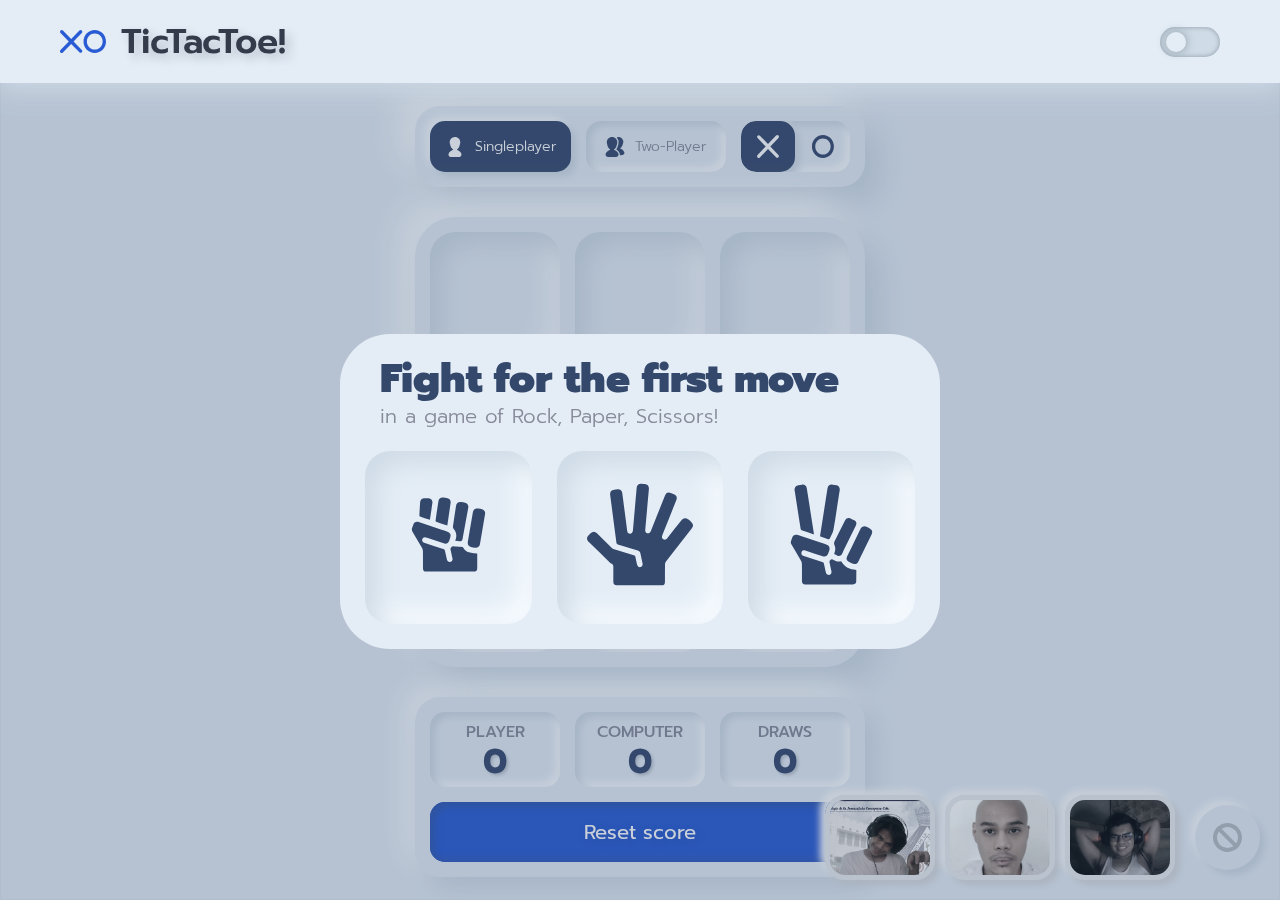
==== index.html @ ac2922fb "Update and rename prj2-tic-tac-toe.html to index.html" ====
<!DOCTYPE html>
<html>
  <head>
    <title>Tic Tac Toe</title>
    <link rel="preconnect" href="https://fonts.googleapis.com">
    <link rel="preconnect" href="https://fonts.gstatic.com" crossorigin>
    <link href="https://fonts.googleapis.com/css2?family=Prompt:wght@300;400;500;600;700;800;900&display=swap" rel="stylesheet">

    <link rel="stylesheet" href="styles/prj2-tic-tac-toe.css">
    <link rel="stylesheet" href="styles/prj2-tic-tac-toe-rps.css">
    <link rel="stylesheet" href="styles/prj2-tic-tac-toe-bgs.css">

    <meta name="viewport" content="width=device-width, initial-scale=1.0">
    <link rel="icon" href="images/website-icon.svg">
  </head>
  <body>
    <div class="background-container">
    </div>
    <div class="container">
        <div class="rps-container"></div>
        <div class="gamemode-area">
          <div class="gamemode singleplayer">
            <img class="gamemode-icon singleplayer-icon" src="images/singleplayer.svg">Singleplayer</div>
          <div class="gamemode twoplayer">
            <img class="gamemode-icon twoplayer-icon" src="images/twoplayer.svg">Two-Player</div>
          <div class="symbol-buttons">
            <button class="symbol-button cross-button"><img class="symbol cross" src="images/cross.svg"></button>
            <button class="symbol-button circle-button"><img class="symbol circle" src="images/circle.svg"></button>
          </div>
        </div>
        <div class="ttt-container">
          <div class="ttt-cover"></div>
          <div class="ttt-row">
            <button class="ttt-box R0C0"></button>
            <button class="ttt-box R0C1"></button>
            <button class="ttt-box R0C2"></button>
          </div>
          <div class="ttt-row">
            <button class="ttt-box R1C0"></button>
            <button class="ttt-box R1C1"></button>
            <button class="ttt-box R1C2"></button>
          </div>
          <div class="ttt-row">
            <button class="ttt-box R2C0"></button>
            <button class="ttt-box R2C1"></button>
            <button class="ttt-box R2C2"></button>
          </div>
        </div>
        <div class="score-area">
          <div class="score-board">
            <div class="score">
              <p class="score-label first-label">PLAYER</p>
              <p class="score-number wins">0</p>
            </div>
            <div class="score">
              <p class="score-label second-label">COMPUTER</p>
              <p class="score-number losses">0</p>
            </div>
            <div class="score">
              <p class="score-label">DRAWS</p>
              <p class="score-number draws">0</p>
            </div>
          </div>
          <button class="reset-score">Reset score</button>
        </div>
    </div>
    <div class="choose-background">
      <img class="mini-background bgChoice1" src="images/background1.jpg">
      <img class="mini-background bgChoice2" src="images/background2.jpg">
      <img class="mini-background bgChoice3" src="images/background3.jpg">
      <button class="bg-none-button bgChoice0"><img class="none-icon" src="images/none-icon.svg"></button>
    </div>

    <div class="header">
      <div class="logo-area">
        <img class="logo" src="images/tttLogo.svg">
        <p class="title">TicTacToe!</p>
      </div>
      <div class="dark-mode-button"><div class="dark-mode-switch"></div></div>
    </div>
    
    <script src="scripts/prj2-tic-tac-toe.js"></script>
    <script src="scripts/prj2-tic-tac-toe-rps.js"></script>
    <script src="scripts/prj2-tic-tac-toe-bgs.js"></script>
  </body>
</html>
---- styles/prj2-tic-tac-toe.css ----
:root {
  --bg-color: #E4EDF6;
  --title-color: #343c4b;
  --highlight-color: #F8FCFF;
  --shadow-color: #CFDBE6;
  --dark-shadow-color: #8b9aa8;
  --accent-color: #AA394F;
  --primary-color: #34486C;
  --secondary-color: #295cd4;
  --tertiary-color: #325BBF;
  --quaternary-color: #2e58b3;
  --quinary-color: #868a99;
  --text-shadow-color: #2f3b4e3a;

  --outset: 18px 18px 30px var(--shadow-color), -18px -18px 30px var(--highlight-color);
  --outset-thin: 5px 5px 7.5px var(--shadow-color), -5px -5px 7.5px var(--highlight-color);
  --outset-medium: 12px 12px 24px var(--shadow-color), -12px -12px 24px var(--highlight-color);
  --dark-outset-thin: 0px 0px 10px var(--dark-shadow-color);
  --inset-thin: inset 5px 5px 7.5px var(--shadow-color), inset -5px -5px 7.5px var(--highlight-color);
  --dark-inset-thin: inset 0px 0px 5px var(--dark-shadow-color);
  --inset-medium: inset 12px 12px 24px var(--shadow-color), inset -12px -12px 24px var(--highlight-color);
  --inset-button: inset 5px 5px 7.5px var(--quaternary-color), inset -5px -5px 7.5px var(--tertiary-color); 
}

.dark-mode {
  --bg-color: #26292E;
  --title-color: #F8FCFF;
  --highlight-color: #2e343a94;
  --shadow-color: #1d1d1faf;
  --dark-shadow-color: #15181d;
  --accent-color: #AA394F;
  --primary-color: #295cd4;
  --secondary-color: #295cd4;
  --tertiary-color: #325BBF;
  --quaternary-color: #2e58b3;
  --quinary-color: #868a99;
  --text-shadow-color: #1117203a;

  --outset: 18px 18px 30px var(--shadow-color), -18px -18px 30px var(--highlight-color);
  --outset-thin: 5px 5px 7.5px var(--shadow-color), -5px -5px 7.5px var(--highlight-color);
  --outset-medium: 12px 12px 24px var(--shadow-color), -12px -12px 24px var(--highlight-color);
  --dark-outset-thin: 0px 0px 10px var(--dark-shadow-color);
  --inset-thin: inset 5px 5px 7.5px var(--shadow-color), inset -5px -5px 7.5px var(--highlight-color);
  --dark-inset-thin: inset 0px 0px 5px var(--dark-shadow-color);
  --inset-medium: inset 12px 12px 24px var(--shadow-color), inset -12px -12px 24px var(--highlight-color);
  --inset-button: inset 5px 5px 7.5px var(--quaternary-color), inset -5px -5px 7.5px var(--tertiary-color); 
}

* {
  -webkit-tap-highlight-color: transparent;
  font-family: prompt;
  margin: 0;
  transition: all 0.3s ease, opacity 0.5s ease, padding 0.1s, border 0.1s,
  filter 0s;
} body, html {
  height: 100%;
} body {
  display: flex;
  align-items: center;
  justify-content: center;
  background-color: var(--bg-color);
  position: relative;
  overflow: hidden;
  padding: 0px 25px;
}

.header {
  z-index: 4;
  position: fixed;
  display: flex;
  padding: 15px 60px;
  align-items: center;
  justify-content: space-between;
  top: 0px;
  left: 0px;
  right: 0px;
  background-color: var(--bg-color);
  box-shadow: 0 5px 25px var(--shadow-color);
} .logo-area {
  display: flex;
  align-items: center;
  column-gap: 15px;
  cursor: pointer;
} .logo {
  height: 22.5px;
} .title {
  color: var(--title-color);
  text-shadow: 5px 5px 10px var(--text-shadow-color);
  font-weight: 600;
  font-size: 35px;
  z-index: 2;
} .dark-mode-button {
  display: flex;
  align-items: center;
  justify-content: center;
  aspect-ratio: 2/1;
  height: 30px;
  background-color: var(--shadow-color);
  border-radius: 30px;
  padding: 5px;
  box-sizing: border-box;
  box-shadow: var(--dark-inset-thin);
  cursor: pointer;
} .dark-mode-switch {
  aspect-ratio: 1;
  height: 100%;
  background-color: var(--bg-color);
  border-radius: 50%;
  box-shadow: var(--dark-outset-thin);
  margin-right: 27.5px;
} .dark-mode-switched {
  box-shadow: var(--dark-outset-thin);
  background-color: var(--title-color);
  margin-left: 55px;
} .dark-mode-button-switched {
  box-shadow: var(--dark-inset-thin);
}

.container {
  display: flex;
  flex-direction: column;
  align-items: center;
  justify-content: center;
  box-sizing: border-box;
  row-gap: 30px;
  width: 450px;
  margin-top: 83px;
}

.gamemode-area {
  display: flex;
  box-sizing: border-box;
  background-color: var(--bg-color);
  box-shadow: var(--outset);
  width: 100%;
  border-radius: 25px;
  padding: 15px;
  column-gap: 15px;
} .gamemode {
  flex: 1;
  display: flex;
  align-items: center;
  justify-content: center;
  font-size: 14px;
  font-weight: 300;
  column-gap: 10px;
  background-color: var(--bg-color);
  box-shadow: var(--inset-thin);
  color: var(--quinary-color);
  border-radius: 15px;
  padding: 15px;
  cursor: pointer;
} .gamemode-chosen {
  background-color: var(--primary-color);
  color: white;
  box-shadow: var(--outset-thin);
} .gamemode-icon {
  height: 20px;
} .symbol-buttons {
  flex: 1;
  display: flex;
  justify-content: center;
  align-items: center;
  background-color: var(--bg-color);
  border-radius: 15px;
  box-shadow: var(--inset-thin);
  overflow: hidden;
} .symbol-button {
  flex: 1;
  display: flex;
  align-items: center;
  justify-content: center;
  height: 100%;
  border-radius: 15px;
  border: none;
  background-color: transparent;
  cursor: pointer;
} .symbol-chosen {
  background-color: var(--primary-color);
  box-shadow: var(--outset-thin);
} .symbol {
  height: 45%;
}

.ttt-cover {
  z-index: 3;
  aspect-ratio: 1;
  background-color: white;
  position: fixed;
  left: 0px;
  border-radius: 40px;
  opacity: 0;
} .ttt-container {
  display: flex;
  flex-direction: column;
  box-sizing: border-box;
  width: 100%;
  row-gap: 15px;
  background-color: var(--bg-color);
  padding: 15px;
  border-radius: 40px;
  box-shadow: var(--outset);
} .ttt-row {
  display: flex;
  column-gap: 15px;
} .ttt-box {
  flex: 1;
  aspect-ratio: 1/1;
  border-radius: 25px;
  border: none;
  background-color: var(--bg-color);
  box-shadow: var(--inset-medium);
} .ttt-box:hover {
  box-shadow: var(--outset-medium);
} .ttt-box-occupied {
  box-shadow: var(--outset-medium);
} .ttt-box-win {
  background-color: var(--primary-color);
  box-shadow: none;
  z-index: 1;
} .ttt-box-loss {
  background-color: var(--accent-color);
  box-shadow: none;
  z-index: 1;
} .icon {
  aspect-ratio: 1/1;
  height: 50%;
} .icon-white {
  filter: brightness(2000%) grayscale(1) saturate(0);
}


.score-area{
  display: flex;
  flex-direction: column;
  width: 100%;
  box-sizing: border-box;
  padding: 15px;
  row-gap: 15px;
  border-radius: 25px;
  align-items: center;
  justify-content: center;
  box-shadow: var(--outset-medium);
  background-color: var(--bg-color);
} .score-board {
  width: 100%;
  display: flex;
  column-gap: 15px;
  justify-content: space-between;
  align-items: center;
} .score {
  display: flex;
  align-items: center;
  justify-content: center;
  flex-direction: column;
  font-weight: 500;
  color: var(--quinary-color);
  flex: 1;
  aspect-ratio: 2/1;
  height: 100%;
  background-color: var(--bg-color);
  border-radius: 15px;
  box-shadow: var(--inset-thin);
  padding: 10px;
} .score-number {
  font-size: 35px;
  line-height: 35px;
  font-weight: 700;
  color: var(--primary-color);
  text-shadow: 2px 2px 3px var(--text-shadow-color);
} .reset-score {
  background-color: var(--secondary-color);
  font-size: 20px;
  font-weight: 400;
  text-shadow: 2px 2px 10px var(--text-shadow-color);
  box-shadow: var(--inset-button);
  color: white;
  border-style: none;
  border-radius: 15px;
  width: 100%;
  padding: 15px 0px;
  cursor: pointer;
} .reset-score:hover {
  box-shadow: var(--outset-thin);
} .reset-score:active {
  box-shadow: var(--inset-button);
}

@media (max-width: 480px) {
  body {
    align-items: start;
    padding-top: 25px;
  }
  .header {
    padding: 15px 30px;
  }
  .container {
    width: 100%;
  }
  .gamemode {
    font-size: 10px;
  } .gamemode-icon {
    height: 15px;
  } .symbol {
    height: 35%;
  }
  .score {
    font-size: 10px;
  }
}
---- styles/prj2-tic-tac-toe-rps.css ----
.rps-container {
  display: flex;
  flex-direction: column;
  position: fixed;
  align-items: center;
  justify-content: center;
  background-color: #34486c42;
  opacity: 0;
  z-index: 3;
} .rps-box {
  width: 600px;
  box-sizing: border-box;
  display: flex;
  flex-direction: column;
  border-radius: 50px;
  background-color: var(--bg-color);
  overflow: hidden;
  padding: 25px;
  row-gap: 25px;
} .game-choices {
  display: flex;
  column-gap: 25px;
}.game-choice {
  aspect-ratio: 1/1;
  border: none;
  border-radius: 25px;
  padding: 30px;
  background-color: var(--bg-color);
  box-shadow: var(--inset-medium);
  cursor: pointer;
} .game-choice:hover {
  box-shadow: var(--outset-medium);
} .game-choice:active {
  background-color: var(--primary-color);
} .rock-icon, .paper-icon, .scissors-icon {
  aspect-ratio: 1/1;
  width: 100%;
} .rps-icon {
  filter: brightness(2000%) grayscale(1) saturate(0);
} .rps-text {
  display: flex;
  flex-direction: column;
  row-gap: 7.5px;
  padding: 0px 15px;
} .rps-title {
  font-weight: 900;
  line-height: 40px;
  font-size: 40px;
  color: var(--primary-color);
} .rps-subtitle {
  font-weight: 300;
  font-size: 20px;
  line-height: 20px;
  color: var(--quinary-color);
} .chosen-move {
  box-shadow: var(--outset-medium);
} .computer-move {
  background-color: var(--primary-color);
  box-shadow: none;
  z-index: 2;
}

@media (max-width: 680px) {
  .rps-box {
    width: 90vw;
  }
  .rps-text {
    text-align: center;
  }
  .rps-title {
    font-size: 24px;
    line-height: 24px;
  }
  .rps-subtitle {
    font-size: 15px;
    line-height: 15px;
  }
  .game-choice {
    padding: 15px;
  }
}
---- styles/prj2-tic-tac-toe-bgs.css ----
.choose-background {
  display: flex;
  align-items: center;
  column-gap: 10px;
  position: fixed;
  bottom: 20px;
  right: 20px;
  font-weight: bold;
  z-index: 2;
} .choose-text {
  text-align: right;
  font-size: 30px;
  margin-bottom: 20px;
} .mini-background {
  aspect-ratio: 4/3;
  width: 100px;
  object-fit: cover;
  border-radius: 20px;
  border: 5px solid var(--bg-color);
  cursor: pointer;
  filter: grayscale(0.7);
  box-shadow: var(--outset-thin);
} .mini-background-selected {
  box-shadow: var(--inset-thin);
  border: 5px solid #295cd4;
  width: 110px;
  filter: grayscale(0);
} .mini-background:hover {
  filter: grayscale(0);
} .bg-none-button {
  aspect-ratio: 1/1;
  display: flex;
  align-items: center;
  justify-content: center;
  height: 65px;
  cursor: pointer;
  border-radius: 50%;
  border: none;
  background-color: var(--bg-color);
  margin-left: 10px;
  box-shadow: var(--outset-thin);
} .bg-none-button:hover {
  background-color: var(--highlight-color);
} .bg-none-button:active {
  box-shadow: var(--inset-thin);
} .none-icon {
  height: 45%;
  opacity: 20%;
}

.background-container {
  position: absolute;
  display: flex;
  align-items: center;
  justify-content: center;
  width: 100vw;
  height: 100vh;
  z-index: -1;
} .background {
  position: fixed;
  object-fit: cover;
  opacity: 0.15;
  width: 100%;
  height: 100%;
}

@media (max-width: 480px) {
  .mini-background {
    width: 80px;
  } .mini-background-selected {
    width: 85px;
  }
}
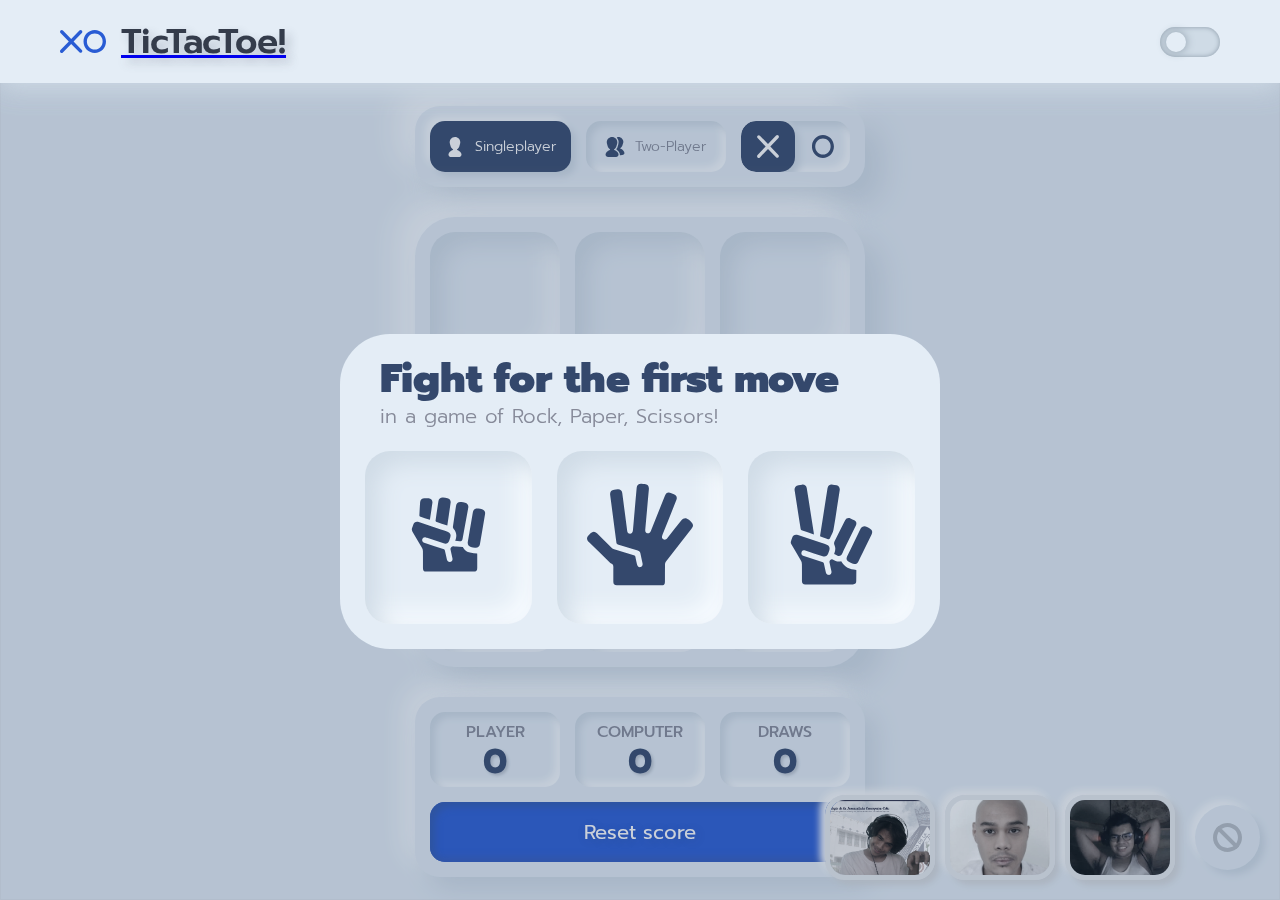
==== commit ac54da3c: "Update index.html" ====
--- a/index.html
+++ b/index.html
@@ -72,10 +72,12 @@
     </div>
 
     <div class="header">
+      <a href="https://simon-escano.github.io/tictactoe/">
       <div class="logo-area">
         <img class="logo" src="images/tttLogo.svg">
         <p class="title">TicTacToe!</p>
       </div>
+      </a>
       <div class="dark-mode-button"><div class="dark-mode-switch"></div></div>
     </div>
     
